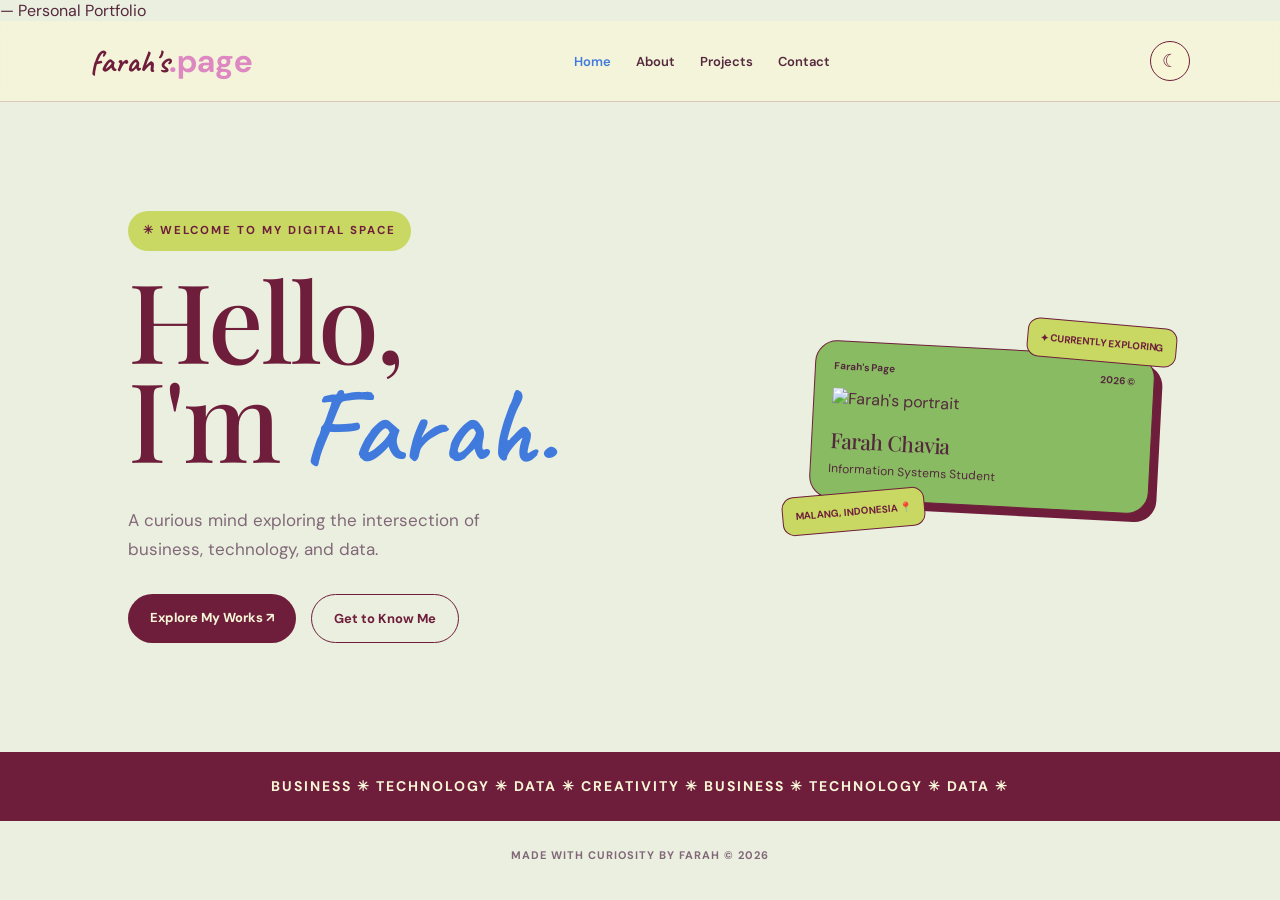
==== index.html @ db3d86bf "Add files via upload" ====
<!DOCTYPE html>
<html lang="en">
<head>
    <meta charset="UTF-8">
    <meta name="viewport" content="width=device-width, initial-scale=1.0">
    <title>Farah's Page</title> — Personal Portfolio</title>

    <!-- Connect CSS -->
    <link rel="stylesheet" href="style.css">
</head>

<body>

    <!-- NAVIGATION -->
    <header class="navbar">
        <a href="index.html" class="logo">farah's<span>.page</span></a>

        <nav>
            <a href="index.html" class="active">Home</a>
            <a href="about.html">About</a>
            <a href="projects.html">Projects</a>
            <a href="contact.html">Contact</a>
        </nav>

        <button id="theme-toggle" class="theme-btn">☾</button>
    </header>


    <!-- HERO SECTION -->
    <main class="hero">

        <div class="hero-content">

            <p class="eyebrow">
                ✳ WELCOME TO MY DIGITAL SPACE
            </p>

            <h1>
                Hello,<br>
                I'm <span>Farah.</span>
            </h1>

            <p class="hero-description">
                A curious mind exploring the intersection of
                business, technology, and data.
            </p>

            <div class="hero-buttons">
                <a href="projects.html" class="primary-btn">
                    Explore My Works ↗
                </a>

                <a href="about.html" class="secondary-btn">
                    Get to Know Me
                </a>
            </div>

        </div>


        <!-- PROFILE CARD -->
        <div class="hero-visual">

            <div class="floating-label label-top">
                ✦ CURRENTLY EXPLORING
            </div>

            <div class="profile-card">

                <div class="card-top">
                    <span>Farah's Page</span>
                    <span>2026 ©</span>
                </div>

               <img
                    src="image/farah.jpg"
                    alt="Farah's portrait"
                    class="profile-photo"
                />

                <div class="card-bottom">
                    <h2>Farah Chavia</h2>
                    <p>Information Systems Student</p>
                </div>

            </div>

            <div class="floating-label label-bottom">
                MALANG, INDONESIA 📍
            </div>

        </div>

    </main>


    <!-- INTRO STRIP -->
    <section class="intro-strip">
        <p>
            BUSINESS ✳ TECHNOLOGY ✳ DATA ✳ CREATIVITY ✳
            BUSINESS ✳ TECHNOLOGY ✳ DATA ✳
        </p>
    </section>


    <!-- FOOTER -->
    <footer>
        <p>MADE WITH CURIOSITY BY FARAH © 2026</p>
    </footer>


    <!-- Connect JavaScript -->
    <script src="script.js"></script>

</body>
</html>
---- style.css ----
@import url('https://fonts.googleapis.com/css2?family=Caveat:wght@500;600;700&family=DM+Sans:wght@400;500;600;700&family=Playfair+Display:ital,wght@0,500;0,600;1,500&display=swap');

* {
    margin: 0;
    padding: 0;
    box-sizing: border-box;
}

:root {
    --cream: #F8F5EB;
    --blue: #9BD7F2;
    --dark-blue: #193B56;
    --lime: #D9F36A;
    --pink: #F5B6CB;
    --ink: #202A30;
}

body {
    background-color: var(--cream);
    color: var(--ink);
    font-family: Arial, sans-serif;
    overflow-x: hidden;
    transition: 0.3s;
}

/* NAVIGATION */

.navbar {
    display: flex;
    justify-content: space-between;
    align-items: center;
    padding: 25px 7%;
    border-bottom: 1px solid #202A3020;
}

.logo {
    font-size: 23px;
    font-weight: 900;
    color: var(--ink);
    text-decoration: none;
    letter-spacing: -1px;
}

.logo span {
    color: #478BAE;
}

.navbar nav {
    display: flex;
    gap: 30px;
}

.navbar nav a {
    text-decoration: none;
    color: var(--ink);
    font-size: 14px;
    font-weight: bold;
    transition: 0.3s;
}

.navbar nav a:hover,
.navbar nav a.active {
    color: #478BAE;
}

.theme-btn {
    border: 1px solid var(--ink);
    background: transparent;
    border-radius: 50%;
    width: 40px;
    height: 40px;
    font-size: 18px;
    cursor: pointer;
}

/* HERO SECTION */

.hero {
    min-height: 650px;
    padding: 75px 10%;
    display: flex;
    justify-content: space-between;
    align-items: center;
    gap: 50px;
}

.hero-content {
    max-width: 570px;
}

.eyebrow {
    background: var(--lime);
    display: inline-block;
    padding: 10px 15px;
    border-radius: 30px;
    font-size: 11px;
    font-weight: bold;
    letter-spacing: 1px;
    margin-bottom: 25px;
}

.hero h1 {
    font-size: clamp(65px, 9vw, 110px);
    line-height: 0.9;
    letter-spacing: -7px;
    font-weight: 900;
}

.hero h1 span {
    color: #478BAE;
}

.hero-description {
    font-size: 17px;
    line-height: 1.7;
    max-width: 420px;
    margin-top: 30px;
    color: #58636A;
}

.hero-buttons {
    display: flex;
    gap: 15px;
    flex-wrap: wrap;
    margin-top: 30px;
}

.primary-btn,
.secondary-btn {
    text-decoration: none;
    padding: 15px 22px;
    border-radius: 30px;
    font-size: 13px;
    font-weight: bold;
    transition: 0.3s;
}

.primary-btn {
    background: var(--dark-blue);
    color: white;
}

.secondary-btn {
    border: 1px solid var(--ink);
    color: var(--ink);
}

.primary-btn:hover,
.secondary-btn:hover {
    transform: translateY(-4px);
}

/* PROFILE CARD */

.hero-visual {
    position: relative;
    width: 340px;
    flex-shrink: 0;
}

.profile-card {
    background: var(--blue);
    padding: 18px;
    border: 2px solid var(--ink);
    border-radius: 12px;
    box-shadow: 10px 10px 0 var(--ink);
    transform: rotate(3deg);
}

.card-top {
    display: flex;
    justify-content: space-between;
    font-size: 10px;
    font-weight: bold;
    margin-bottom: 15px;
}


.card-bottom {
    margin-top: 17px;
}

.card-bottom h2 {
    font-size: 21px;
}

.card-bottom p {
    font-size: 12px;
    margin-top: 5px;
}

.floating-label {
    position: absolute;
    z-index: 2;
    background: var(--lime);
    padding: 12px;
    border: 1px solid var(--ink);
    font-size: 10px;
    font-weight: bold;
}

.label-top {
    top: -25px;
    right: -25px;
    transform: rotate(5deg);
}

.label-bottom {
    bottom: -25px;
    left: -30px;
    transform: rotate(-5deg);
}

/* INTRO STRIP */

.intro-strip {
    background: var(--dark-blue);
    color: white;
    padding: 22px;
    overflow: hidden;
    white-space: nowrap;
    text-align: center;
    font-size: 14px;
    font-weight: bold;
    letter-spacing: 2px;
}

/* FOOTER */

footer {
    padding: 25px;
    text-align: center;
    font-size: 11px;
    font-weight: bold;
    letter-spacing: 1px;
}

/* DARK MODE */

body.dark-mode {
    --cream: #172A38;
    --ink: #F8F5EB;
    --dark-blue: lab(82.9% -12.59 -19.33);
}

body.dark-mode .primary-btn {
    color: #172A38;
}

body.dark-mode .secondary-btn {
    color: var(--ink);
}

/* RESPONSIVE */

@media (max-width: 800px) {

    .navbar {
        flex-wrap: wrap;
        gap: 20px;
    }

    .navbar nav {
        order: 3;
        width: 100%;
        justify-content: center;
        flex-wrap: wrap;
        gap: 18px;
    }

    .hero {
        flex-direction: column;
        text-align: center;
        padding: 65px 7%;
    }

    .hero-description {
        margin-left: auto;
        margin-right: auto;
    }

    .hero-buttons {
        justify-content: center;
    }

    .hero-visual {
        margin-top: 30px;
        max-width: 85%;
    }

    .hero h1 {
        letter-spacing: -4px;
    }

}

/* =========================
   ABOUT PAGE
========================= */

.about-page {
    padding: 70px 10%;
}

.about-heading {
    padding: 40px 0 90px;
}

.about-heading h1 {
    font-size: clamp(55px, 8vw, 95px);
    line-height: 0.95;
    letter-spacing: -5px;
    margin-bottom: 25px;
}

.about-heading h1 span {
    color: #36265e;
}

.about-heading > p:last-child {
    max-width: 450px;
    line-height: 1.7;
    color: #58636A;
}

/* INTRO */

.about-intro {
    display: grid;
    grid-template-columns: 0.8fr 1.5fr;
    gap: 60px;
    align-items: center;
    padding: 55px;
    background: var(--blue);
    border: 2px solid var(--ink);
    border-radius: 12px;
    box-shadow: 8px 8px 0 var(--ink);
}

.about-sticker {
    background: var(--lime);
    width: 200px;
    height: 200px;
    border: 2px solid var(--ink);
    border-radius: 50%;
    display: flex;
    align-items: center;
    justify-content: center;
    flex-direction: column;
    transform: rotate(-10deg);
    font-size: 28px;
    font-weight: 900;
}

.sticker-star {
    font-size: 40px;
}

.section-label {
    font-size: 11px;
    font-weight: bold;
    letter-spacing: 1.5px;
    margin-bottom: 20px;
}

.about-text h2,
.journey-section h2,
.interest-section h2 {
    font-size: clamp(30px, 4vw, 45px);
    line-height: 1.1;
    letter-spacing: -2px;
    margin-bottom: 22px;
}

.about-text p:not(.section-label) {
    font-size: 14px;
    line-height: 1.8;
    margin-bottom: 15px;
}

/* JOURNEY */

.journey-section {
    padding: 110px 0;
}

.timeline {
    margin-top: 45px;
    border-left: 2px solid var(--ink);
    padding-left: 35px;
}

.timeline-item {
    position: relative;
    margin-bottom: 45px;
}

.timeline-item::before {
    content: "";
    position: absolute;
    left: -44px;
    top: 5px;
    width: 16px;
    height: 16px;
    background: var(--lime);
    border: 2px solid var(--ink);
    border-radius: 50%;
}

.timeline-year {
    font-size: 12px;
    font-weight: bold;
    color: #478BAE;
}

.timeline-card {
    background: var(--cream);
    border: 1.5px solid var(--ink);
    padding: 25px;
    margin-top: 12px;
    border-radius: 10px;
    box-shadow: 5px 5px 0 var(--ink);
}

.timeline-card h3 {
    font-size: 23px;
    margin-bottom: 7px;
}

.timeline-place {
    font-size: 13px;
    font-weight: bold;
    margin-bottom: 12px;
}

.timeline-card p:not(.timeline-place) {
    font-size: 14px;
    line-height: 1.7;
}

.timeline-tag {
    display: inline-block;
    background: var(--lime);
    padding: 8px 12px;
    border-radius: 20px;
    font-size: 10px;
    font-weight: bold;
    margin-top: 18px;
}

/* INTERESTS */

.interest-section {
    padding: 50px 0 100px;
}

.interest-grid {
    display: grid;
    grid-template-columns: repeat(2, 1fr);
    gap: 20px;
    margin-top: 35px;
}

.interest-card {
    padding: 30px;
    min-height: 190px;
    border: 2px solid var(--ink);
    border-radius: 10px;
    transition: 0.3s;
}

.interest-card:hover {
    transform: translateY(-7px) rotate(-1deg);
}

.interest-card span {
    font-size: 12px;
    font-weight: bold;
}

.interest-card h3 {
    font-size: 24px;
    margin: 25px 0 10px;
}

.interest-card p {
    font-size: 13px;
    line-height: 1.6;
}

.blue-card {
    background: var(--blue);
    color: #202A30;
}

.lime-card {
    background: var(--lime);
    color: #202A30;
}

.pink-card {
    background: var(--pink);
    color: #202A30;
}

.dark-card {
    background: var(--dark-blue);
    color: white;
}

/* CLOSING */

.about-closing {
    background: var(--pink);
    border: 2px solid var(--ink);
    border-radius: 12px;
    padding: 60px 35px;
    text-align: center;
}

.about-closing h2 {
    font-size: clamp(30px, 5vw, 55px);
    line-height: 1.1;
    margin-bottom: 30px;
    letter-spacing: -2px;
}

.about-closing h2 span {
    color: #478BAE;
}

/* ABOUT RESPONSIVE */

@media (max-width: 800px) {

    .about-page {
        padding: 45px 7%;
    }

    .about-intro {
        grid-template-columns: 1fr;
        padding: 30px;
        gap: 35px;
    }

    .about-sticker {
        width: 150px;
        height: 150px;
        font-size: 22px;
    }

    .interest-grid {
        grid-template-columns: 1fr;
    }

    .about-heading h1 {
        letter-spacing: -3px;
    }

}

/* =========================
   PROJECTS PAGE
========================= */

.projects-page {
    padding: 70px 10%;
}

.filter-btn {
    padding: 11px 20px;
    border: 1.5px solid var(--ink);
    background: transparent;
    color: var(--ink);
    border-radius: 30px;
    font-size: 12px;
    font-weight: bold;
    cursor: pointer;
    transition: 0.3s;
}

.filter-btn:hover,
.filter-btn.active {
    background: var(--dark-blue);
    color: white;
}

/* PROJECT GRID */

.project-card {
    border: 1.5px solid var(--ink);
    border-radius: 12px;
    overflow: hidden;
    background: var(--cream);
    box-shadow: 5px 5px 0 var(--ink);
    transition: 0.3s;
}

.project-card:hover {
    transform: translateY(-6px);
}

.project-card.hidden {
    display: none;
}

.view-project {
    margin-top: 20px;
    border: none;
    background: transparent;
    color: var(--ink);
    font-weight: bold;
    font-size: 13px;
    cursor: pointer;
}

.view-project:hover {
    color: #478BAE;
}

/* PROJECT MODAL */

.project-modal {
    display: none;
    position: fixed;
    inset: 0;
    z-index: 100;
    background: rgba(0, 0, 0, 0.65);
    justify-content: center;
    align-items: center;
    padding: 20px;
}

.project-modal.show {
    display: flex;
}

.modal-content {
    position: relative;
    width: 100%;
    max-width: 550px;
    padding: 40px;
    border: 2px solid var(--ink);
    border-radius: 12px;
    background: var(--cream);
    color: var(--ink);
    box-shadow: 8px 8px 0 var(--blue);
}

.modal-close {
    position: absolute;
    top: 15px;
    right: 18px;
    width: 35px;
    height: 35px;
    border: 1px solid var(--ink);
    border-radius: 50%;
    background: transparent;
    color: var(--ink);
    cursor: pointer;
}

.modal-content h2 {
    font-size: 32px;
    margin-bottom: 20px;
    padding-right: 20px;
}

.modal-content > p:not(.section-label) {
    font-size: 14px;
    line-height: 1.8;
}


/* PROJECT CLOSING */

.projects-closing {
    margin-top: 100px;
    padding: 60px 30px;
    background: var(--lime);
    color: #202A30;
    border: 2px solid var(--ink);
    border-radius: 12px;
    text-align: center;
}

.projects-closing > p {
    font-size: 10px;
    font-weight: bold;
    letter-spacing: 2px;
    margin-bottom: 20px;
}

.projects-closing h2 {
    font-size: clamp(35px, 5vw, 60px);
    line-height: 1.1;
    letter-spacing: -2px;
}

/* RESPONSIVE */

@media (max-width: 800px) {

    .projects-page {
        padding: 45px 7%;
    }

    
    
    
    .modal-content {
        padding: 30px 22px;
    }

}

/* ================================
   PROJECTS PAGE — Farah"s Page
================================ */

.projects-main {
    width: min(1120px, 90%);
    margin: 0 auto;
}

.projects-hero {
    padding: 90px 0 65px;
    border-bottom: 1px solid var(--border-color, #d8d5ca);
}

.eyebrow {
    font-size: 0.72rem;
    font-weight: 800;
    letter-spacing: 2px;
    text-transform: uppercase;
    margin-bottom: 18px;
}

.projects-hero h1 {
    font-size: clamp(3.2rem, 8vw, 6.5rem);
    line-height: 0.98;
    letter-spacing: -4px;
    margin-bottom: 25px;
}

.projects-hero h1 span {
    color: #4b9edb;
    font-style: italic;
}

.projects-intro {
    max-width: 560px;
    line-height: 1.8;
    font-size: 1rem;
    opacity: 0.8;
}

.project-stats {
    display: flex;
    flex-wrap: wrap;
    gap: 55px;
    margin-top: 45px;
}

.project-stats div {
    display: flex;
    flex-direction: column;
    gap: 5px;
}

.project-stats strong {
    font-size: 1.6rem;
}

.project-stats span {
    font-size: 0.75rem;
    opacity: 0.7;
}

.project-archive {
    padding: 75px 0;
}

.archive-heading {
    display: flex;
    justify-content: space-between;
    align-items: end;
    gap: 25px;
    margin-bottom: 30px;
}

.archive-heading h2 {
    font-size: clamp(2rem, 5vw, 3.2rem);
    letter-spacing: -1.5px;
}

.archive-heading h2 span {
    font-size: 1rem;
    font-weight: 500;
    opacity: 0.6;
}

.archive-note {
    max-width: 260px;
    font-size: 0.8rem;
    line-height: 1.6;
    opacity: 0.7;
}

.project-filters {
    display: flex;
    flex-wrap: wrap;
    gap: 10px;
    margin-bottom: 35px;
}

.filter-btn {
    border: 1px solid var(--border-color, #c9c7bd);
    background: transparent;
    color: inherit;
    border-radius: 30px;
    padding: 10px 17px;
    font-family: inherit;
    font-size: 0.78rem;
    cursor: pointer;
    transition: 0.2s ease;
}

.filter-btn:hover,
.filter-btn.active {
    background: #173d63;
    border-color: #173d63;
    color: #fff;
}

.projects-grid {
    display: grid;
    grid-template-columns: repeat(2, minmax(0, 1fr));
    gap: 28px;
}

.project-card {
    min-width: 0;
    border: 1px solid var(--border-color, #d8d5ca);
    border-radius: 18px;
    overflow: hidden;
    background: var(--card-background, #fffdf7);
    transition: transform 0.25s ease, box-shadow 0.25s ease;
}

.project-card:hover {
    transform: translateY(-5px);
    box-shadow: 0 12px 30px rgba(30, 50, 70, 0.09);
}

.project-card.hidden {
    display: none;
}

.project-visual {
    min-height: 190px;
    padding: 18px 20px;
    display: flex;
    flex-direction: column;
    justify-content: space-between;
    position: relative;
    overflow: hidden;
}

.visual-pink {
    background: #f5cbd8;
    color: #3b2740;
}

.visual-lime {
    background: #d9ed9c;
    color: #253b2a;
}

.visual-blue {
    background: #b9def2;
    color: #173d63;
}

.visual-cream {
    background: #f0e5cb;
    color: #493b2d;
}

.visual-number,
.visual-label {
    font-size: 0.68rem;
    font-weight: 800;
    letter-spacing: 1.5px;
}

.visual-symbol {
    position: absolute;
    font-size: 8rem;
    line-height: 1;
    right: 25px;
    top: 28px;
    opacity: 0.55;
    transform: rotate(-12deg);
}

.visual-label {
    position: relative;
    z-index: 1;
}

.project-card-content {
    padding: 23px;
}

.project-meta {
    display: flex;
    justify-content: space-between;
    gap: 10px;
    font-size: 0.66rem;
    font-weight: 800;
    letter-spacing: 1px;
    opacity: 0.65;
    margin-bottom: 13px;
}

.project-card h3 {
    font-size: 1.65rem;
    margin-bottom: 8px;
    letter-spacing: -0.5px;
}

.project-card-content > p {
    font-size: 0.86rem;
    line-height: 1.6;
    min-height: 48px;
    opacity: 0.75;
}

.project-bottom {
    display: flex;
    justify-content: space-between;
    align-items: center;
    flex-wrap: wrap;
    gap: 12px;
    margin-top: 22px;
}

.achievement-tag {
    display: inline-block;
    background: #e8f0d5;
    color: #344d2c;
    padding: 7px 10px;
    border-radius: 20px;
    font-size: 0.67rem;
    font-weight: 700;
}

.view-project {
    border: none;
    background: transparent;
    color: inherit;
    font-family: inherit;
    font-size: 0.8rem;
    font-weight: 800;
    cursor: pointer;
    padding: 8px 0 8px 8px;
}

.view-project:hover {
    color: #4b9edb;
}

.empty-projects {
    padding: 35px 0;
    text-align: center;
    opacity: 0.7;
}

/* PROJECT DETAIL MODAL */

.project-modal {
    display: none;
    position: fixed;
    inset: 0;
    z-index: 1000;
    background: rgba(12, 24, 38, 0.72);
    padding: 25px;
    overflow-y: auto;
    align-items: center;
    justify-content: center;
}

.project-modal.show {
    display: flex;
}

.modal-content {
    width: min(700px, 100%);
    max-height: 90vh;
    overflow-y: auto;
    position: relative;
    background: #fffdf7;
    color: #1d2d3d;
    padding: 45px;
    border-radius: 20px;
}

.modal-close {
    position: absolute;
    right: 22px;
    top: 15px;
    border: none;
    background: transparent;
    color: inherit;
    font-size: 2rem;
    cursor: pointer;
}

.modal-content h2 {
    font-size: clamp(1.8rem, 5vw, 2.8rem);
    line-height: 1.1;
    margin: 10px 35px 8px 0;
}

.modal-year {
    font-size: 0.8rem;
    opacity: 0.65;
    margin-bottom: 30px;
}

.modal-section {
    border-top: 1px solid #e4e0d6;
    padding: 22px 0;
}

.modal-section h3 {
    font-size: 0.9rem;
    margin-bottom: 12px;
}

.modal-section p,
.modal-section li {
    font-size: 0.86rem;
    line-height: 1.75;
    color: #4b5661;
}

.modal-section ul {
    padding-left: 20px;
    margin-top: 10px;
}

.modal-role {
    font-weight: 800;
    color: #173d63 !important;
}

.modal-tags {
    display: flex;
    flex-wrap: wrap;
    gap: 8px;
}

.modal-tags span {
    background: #e8f0d5;
    color: #344d2c;
    border-radius: 20px;
    padding: 7px 11px;
    font-size: 0.7rem;
    font-weight: 700;
}

.certificate-link {
    display: inline-block;
    margin-top: 10px;
    padding: 13px 20px;
    background: #173d63;
    color: white;
    text-decoration: none;
    border-radius: 30px;
    font-size: 0.8rem;
    font-weight: 700;
}

.certificate-link:hover {
    background: #2c6595;
}

.projects-closing {
    margin: 20px 0 80px;
    padding: 65px 35px;
    border-radius: 22px;
    background: #d9ed9c;
    color: #253b2a;
    text-align: center;
}

.projects-closing h2 {
    font-size: clamp(2.5rem, 6vw, 4rem);
    line-height: 1.05;
    margin-bottom: 18px;
}

.projects-closing > p:not(.eyebrow) {
    font-size: 0.9rem;
    margin-bottom: 20px;
}

.closing-link {
    display: inline-block;
    color: #253b2a;
    font-weight: 800;
    text-decoration: none;
    border-bottom: 2px solid currentColor;
    padding-bottom: 4px;
}

.site-footer {
    display: flex;
    justify-content: space-between;
    gap: 15px;
    padding: 25px 5%;
    border-top: 1px solid var(--border-color, #d8d5ca);
    font-size: 0.75rem;
}

.site-footer a {
    color: inherit;
    text-decoration: none;
}

/* RESPONSIVE */

@media (max-width: 700px) {
    .projects-hero {
        padding: 65px 0 45px;
    }

    .projects-hero h1 {
        letter-spacing: -2px;
    }

    .project-stats {
        gap: 25px;
    }

    .archive-heading {
        display: block;
    }

    .archive-note {
        margin-top: 12px;
    }

    .projects-grid {
        grid-template-columns: 1fr;
    }

    .project-visual {
        min-height: 160px;
    }

    .modal-content {
        padding: 35px 23px;
    }

    .site-footer {
        flex-direction: column;
    }
}

/* ==================================================
   FARAH'S PAGE — PERSONAL VISUAL IDENTITY
   Palette: Green / Cream / Daisy / Sky / Rose / Plum
================================================== */

@import url('https://fonts.googleapis.com/css2?family=Caveat:wght@500;600;700&family=DM+Sans:wght@400;500;600;700&family=Playfair+Display:ital,wght@0,500;0,600;1,500;1,600&display=swap');

:root {
    --green: #89BC62;
    --cream: #EBEFE0;
    --daisy: #DD88C1;
    --sky: #407ADD;
    --faded-rose: #EAB0C8;
    --dried-plum: #6E1E3B;
    --lime: #C9D863;
    --ivory: #F7F6D7;

    --ink: #54283D;
    --muted: #806878;
    --paper: #F7F6D7;
    --border-color: rgba(110, 30, 59, 0.20);
    --card-background: #F7F6D7;
    --shadow-soft: 0 12px 30px rgba(110, 30, 59, 0.09);
}

html { scroll-behavior: smooth; }

body {
    background: var(--cream);
    color: var(--ink);
    font-family: 'DM Sans', sans-serif;
    font-weight: 400;
    overflow-x: hidden;
}

h1, h2, h3, h4 {
    font-family: 'Playfair Display', Georgia, serif;
    font-weight: 500;
    letter-spacing: -0.6px;
}

p, a, button, input, textarea, label, span {
    font-family: 'DM Sans', sans-serif;
}

p { line-height: 1.75; }

.logo {
    color: var(--dried-plum);
    font-family: 'Caveat', cursive;
    font-size: 32px;
    font-weight: 700;
    letter-spacing: 0;
}

.logo span { color: var(--daisy); }

.navbar {
    background: rgba(247, 246, 215, 0.72);
    backdrop-filter: blur(12px);
    border-bottom: 1px solid var(--border-color);
    padding: 19px 7%;
}

.navbar nav, .nav-links {
    display: flex;
    align-items: center;
    gap: 25px;
}

.navbar nav a, .nav-links a {
    color: var(--ink);
    text-decoration: none;
    font-size: 13px;
    font-weight: 600;
    transition: color .2s ease;
}

.navbar nav a:hover, .navbar nav a.active,
.nav-links a:hover, .nav-links a.active { color: var(--sky); }

.theme-btn, .theme-toggle {
    width: 40px;
    height: 40px;
    border: 1px solid var(--dried-plum);
    border-radius: 50%;
    background: var(--ivory);
    color: var(--dried-plum);
    cursor: pointer;
}

.hero h1, .about-heading h1,
.projects-hero h1, .contact-hero h1 {
    color: var(--dried-plum);
    font-family: 'Playfair Display', Georgia, serif;
    font-weight: 500;
    letter-spacing: -3px;
}

.hero h1 span, .about-heading h1 span,
.projects-hero h1 span {
    color: var(--sky);
    font-family: 'Caveat', cursive;
    font-weight: 600;
    letter-spacing: 0;
}

.hero-description, .about-heading > p:last-child,
.projects-intro, .contact-hero > p { color: var(--muted); }

.eyebrow {
    background: var(--lime);
    color: var(--dried-plum);
    border-radius: 30px;
    font-weight: 700;
}

.primary-btn, .certificate-link {
    background: var(--dried-plum);
    color: var(--ivory);
    border-radius: 30px;
}

.secondary-btn {
    border-color: var(--dried-plum);
    color: var(--dried-plum);
    border-radius: 30px;
}

.profile-card {
    background: var(--green);
    border: 1px solid var(--dried-plum);
    border-radius: 22px;
    box-shadow: 8px 8px 0 var(--dried-plum);
}


.floating-label {
    background: var(--lime);
    color: var(--dried-plum);
    border: 1px solid var(--dried-plum);
    border-radius: 12px;
}

.intro-strip {
    background: var(--dried-plum);
    color: var(--ivory);
}

.about-intro {
    background: var(--faded-rose);
    border: 1px solid var(--dried-plum);
    border-radius: 22px;
    box-shadow: var(--shadow-soft);
}

.about-sticker {
    background: var(--green);
    color: var(--dried-plum);
    border: 1px solid var(--dried-plum);
    font-family: 'Caveat', cursive;
    font-weight: 600;
}

.timeline { border-left-color: var(--daisy); }
.timeline-item::before {
    background: var(--lime);
    border-color: var(--dried-plum);
}
.timeline-year { color: var(--dried-plum); }

.timeline-card, .interest-card {
    border: 1px solid var(--border-color);
    border-radius: 18px;
    box-shadow: var(--shadow-soft);
}

.timeline-card { background: var(--ivory); }
.blue-card { background: var(--sky); color: white; }
.lime-card { background: var(--lime); color: var(--dried-plum); }
.pink-card { background: var(--daisy); color: var(--dried-plum); }
.dark-card { background: var(--dried-plum); color: var(--ivory); }

.timeline-tag {
    background: var(--lime);
    color: var(--dried-plum);
    border-radius: 30px;
}

.about-closing {
    background: var(--faded-rose);
    border: 1px solid var(--dried-plum);
    border-radius: 22px;
    box-shadow: var(--shadow-soft);
}
.about-closing h2 span { color: var(--sky); }

/* Project archive */
.projects-main { width: min(1120px, 90%); margin: 0 auto; }

.projects-hero {
    border-bottom: 1px solid var(--border-color);
}

.projects-hero h1 span {
    color: var(--daisy);
    font-style: normal;
}

.project-stats strong { color: var(--dried-plum); }

.filter-btn {
    border: 1px solid rgba(110, 30, 59, .35);
    background: transparent;
    color: var(--dried-plum);
    border-radius: 30px;
    font-weight: 600;
}

.filter-btn:hover, .filter-btn.active {
    background: var(--dried-plum);
    border-color: var(--dried-plum);
    color: var(--ivory);
}

.project-card {
    background: var(--ivory);
    border: 1px solid var(--border-color);
    border-radius: 20px;
    box-shadow: var(--shadow-soft);
}

.project-card:hover {
    box-shadow: 0 16px 34px rgba(110, 30, 59, .14);
}

.visual-pink { background: var(--daisy); color: var(--dried-plum); }
.visual-lime { background: var(--lime); color: var(--dried-plum); }
.visual-blue { background: var(--sky); color: white; }
.visual-cream { background: var(--ivory); color: var(--dried-plum); }

.achievement-tag, .modal-tags span {
    background: #E6EDCF;
    color: #405B32;
    border-radius: 30px;
}

.view-project { color: var(--dried-plum); }
.view-project:hover { color: var(--sky); }

.modal-content {
    background: var(--ivory);
    color: var(--dried-plum);
    border: 1px solid var(--border-color);
    border-radius: 22px;
    box-shadow: 0 20px 70px rgba(0,0,0,.18);
}
.modal-section { border-color: var(--border-color); }
.modal-section p, .modal-section li { color: #705967; }
.modal-role { color: var(--dried-plum) !important; }

.certificate-link:hover { background: var(--sky); }

.projects-closing {
    background: var(--green);
    color: var(--dried-plum);
    border-radius: 22px;
}
.closing-link { color: var(--dried-plum); }

.site-footer, footer {
    color: var(--muted);
    border-color: var(--border-color);
}

/* Contact page */
.contact-main {
    width: min(1120px, 90%);
    margin: 0 auto;
}

.contact-hero {
    position: relative;
    padding: 90px 0 75px;
    border-bottom: 1px solid var(--border-color);
}

.contact-label, .section-mini-label {
    color: var(--dried-plum);
    font-size: .7rem;
    font-weight: 700;
    letter-spacing: 1.8px;
}

.contact-label { margin-bottom: 20px; }

.contact-hero h1 {
    font-size: clamp(3.5rem, 9vw, 7rem);
    line-height: .98;
    margin-bottom: 22px;
}

.contact-hero h1 span {
    color: var(--daisy);
    font-family: 'Caveat', cursive;
    font-weight: 600;
}

.contact-hero > p {
    max-width: 550px;
    font-size: 1rem;
}

.contact-sticker {
    display: inline-block;
    margin-top: 24px;
    padding: 11px 17px;
    background: var(--lime);
    color: var(--dried-plum);
    border-radius: 30px;
    font-size: .68rem;
    font-weight: 700;
    letter-spacing: 1px;
    transform: rotate(-3deg);
}

.contact-content {
    display: grid;
    grid-template-columns: 1fr 1fr;
    gap: 65px;
    padding: 75px 0;
}

.section-mini-label { margin-bottom: 12px; }

.contact-info h2, .contact-form-area h2 {
    color: var(--dried-plum);
    font-size: clamp(2rem, 4vw, 2.8rem);
    margin-bottom: 25px;
}

.contact-card {
    display: flex;
    align-items: center;
    gap: 15px;
    min-height: 86px;
    margin-bottom: 14px;
    padding: 17px 19px;
    border: 1px solid rgba(110, 30, 59, .13);
    border-radius: 17px;
    color: var(--dried-plum);
    text-decoration: none;
    transition: transform .2s ease, box-shadow .2s ease;
}

a.contact-card:hover {
    transform: translateY(-4px);
    box-shadow: var(--shadow-soft);
}

.linkedin-card { background: #DCE7F8; }
.instagram-card { background: var(--faded-rose); }
.email-card { background: var(--ivory); }
.line-card { background: #E4ECCD; }

.contact-card-icon {
    display: grid;
    place-items: center;
    flex: 0 0 43px;
    width: 43px;
    height: 43px;
    border-radius: 50%;
    background: rgba(255,255,255,.6);
    font-size: 1.1rem;
    font-weight: 700;
}

.contact-card-text { flex: 1; min-width: 0; }
.contact-card-text h3 {
    font-family: 'DM Sans', sans-serif;
    font-size: 1rem;
    font-weight: 700;
    margin-bottom: 2px;
}
.contact-card-text p {
    overflow-wrap: anywhere;
    font-size: .78rem;
    opacity: .78;
}
.contact-arrow { font-size: 1.2rem; }

.copy-button {
    border: 1px solid var(--dried-plum);
    border-radius: 30px;
    padding: 9px 13px;
    background: transparent;
    color: var(--dried-plum);
    font-size: .67rem;
    font-weight: 700;
    cursor: pointer;
}
.copy-feedback, .form-feedback {
    min-height: 22px;
    margin-top: 8px;
    color: #547C3F;
    font-size: .8rem;
}

.form-description {
    margin-top: -14px;
    margin-bottom: 25px;
    color: var(--muted);
    font-size: .88rem;
}

#contact-form { display: flex; flex-direction: column; }
#contact-form label {
    margin: 14px 0 7px;
    color: var(--dried-plum);
    font-size: .78rem;
    font-weight: 700;
}
#contact-form input, #contact-form textarea {
    width: 100%;
    padding: 14px 15px;
    border: 1px solid rgba(110, 30, 59, .22);
    border-radius: 12px;
    outline: none;
    background: var(--ivory);
    color: var(--dried-plum);
    font-size: .88rem;
}
#contact-form input:focus, #contact-form textarea:focus {
    border-color: var(--sky);
    box-shadow: 0 0 0 3px rgba(64, 122, 221, .13);
}
#contact-form textarea { resize: vertical; }

.send-button {
    display: flex;
    justify-content: space-between;
    align-items: center;
    margin-top: 22px;
    padding: 15px 20px;
    border: none;
    border-radius: 30px;
    background: var(--dried-plum);
    color: var(--ivory);
    font-size: .8rem;
    font-weight: 700;
    cursor: pointer;
    transition: transform .2s ease, background .2s ease;
}
.send-button:hover { transform: translateY(-3px); background: var(--sky); }

.contact-closing {
    margin: 10px 0 75px;
    padding: 55px 25px;
    border-radius: 22px;
    background: var(--daisy);
    color: var(--dried-plum);
    text-align: center;
}
.contact-closing h2 {
    font-family: 'Caveat', cursive;
    font-size: clamp(2.8rem, 6vw, 4.5rem);
    font-weight: 600;
    margin-bottom: 10px;
}
.contact-closing p { margin-bottom: 20px; font-size: .9rem; }
.contact-closing span {
    font-size: .65rem;
    font-weight: 700;
    letter-spacing: 1.5px;
}

/* Dark mode: keep the same brand, just deepen the canvas */
body.dark-mode {
    --cream: #2D202B;
    --ink: #F7F6D7;
    --muted: #E1C9D6;
    --paper: #3D2B3A;
    --card-background: #3D2B3A;
    --border-color: rgba(247, 246, 215, .2);
    background: var(--cream);
    color: var(--ivory);
}
body.dark-mode .navbar { background: rgba(45, 32, 43, .88); }
body.dark-mode .navbar nav a, body.dark-mode .nav-links a,
body.dark-mode .logo, body.dark-mode .contact-hero h1,
body.dark-mode .contact-info h2, body.dark-mode .contact-form-area h2 {
    color: var(--ivory);
}
body.dark-mode .hero-description, body.dark-mode .about-heading > p:last-child,
body.dark-mode .projects-intro, body.dark-mode .contact-hero > p,
body.dark-mode .form-description { color: #E1C9D6; }
body.dark-mode .timeline-card, body.dark-mode .modal-content,
body.dark-mode #contact-form input, body.dark-mode #contact-form textarea {
    background: #3D2B3A;
    color: var(--ivory);
}
body.dark-mode .modal-section p, body.dark-mode .modal-section li {
    color: #E1C9D6;
}
body.dark-mode .contact-card { color: var(--dried-plum); }

/* Responsive */
@media (max-width: 800px) {
    .navbar { flex-wrap: wrap; gap: 16px; }
    .navbar nav, .nav-links {
        order: 3;
        width: 100%;
        justify-content: center;
        flex-wrap: wrap;
        gap: 15px;
    }
    .contact-content {
        grid-template-columns: 1fr;
        gap: 42px;
        padding: 55px 0;
    }
    .contact-hero { padding: 65px 0 50px; }
}
@media (max-width: 480px) {
    .contact-card { padding: 14px; gap: 10px; }
    .contact-card-text p { font-size: .7rem; }
    .copy-button { padding: 8px 10px; }
    .hero h1 { letter-spacing: -3px; }
}

.profile-photo {
    width: 100%;
    height: 100%;
    object-fit: cover;
    object-position: center bottom;
    display: block;
}
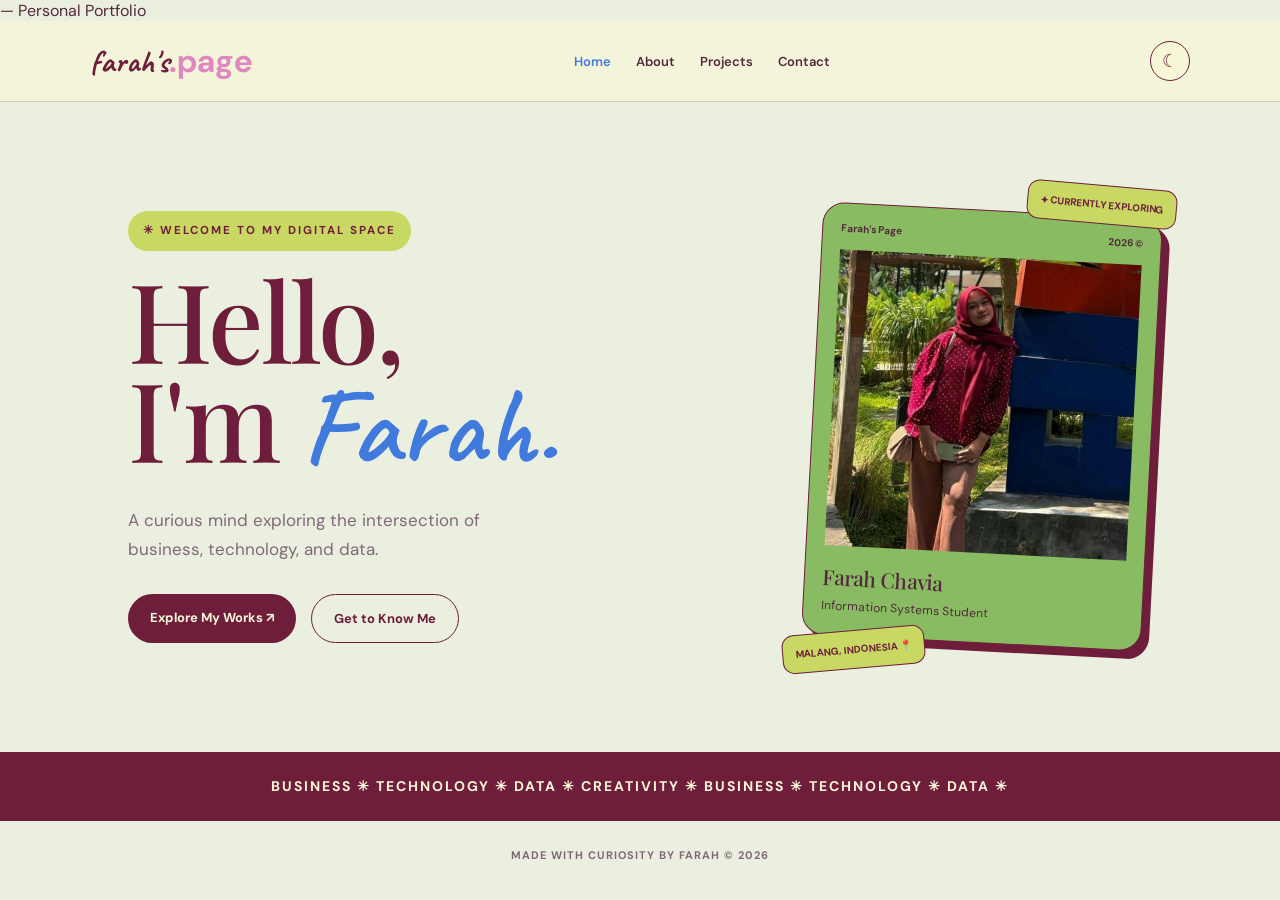
==== commit 0c5935ca: "Fix HTML formatting and structure" ====
--- a/index.html
+++ b/index.html
@@ -1,4 +1,3 @@
-
 <!DOCTYPE html>
 <html lang="en">
 <head>
@@ -74,7 +73,7 @@
                 </div>
 
                <img
-                    src="image/farah.jpg"
+                    src="farah.jpg"
                     alt="Farah's portrait"
                     class="profile-photo"
                 />
@@ -114,4 +113,4 @@
     <script src="script.js"></script>
 
 </body>
-</html>+</html>
